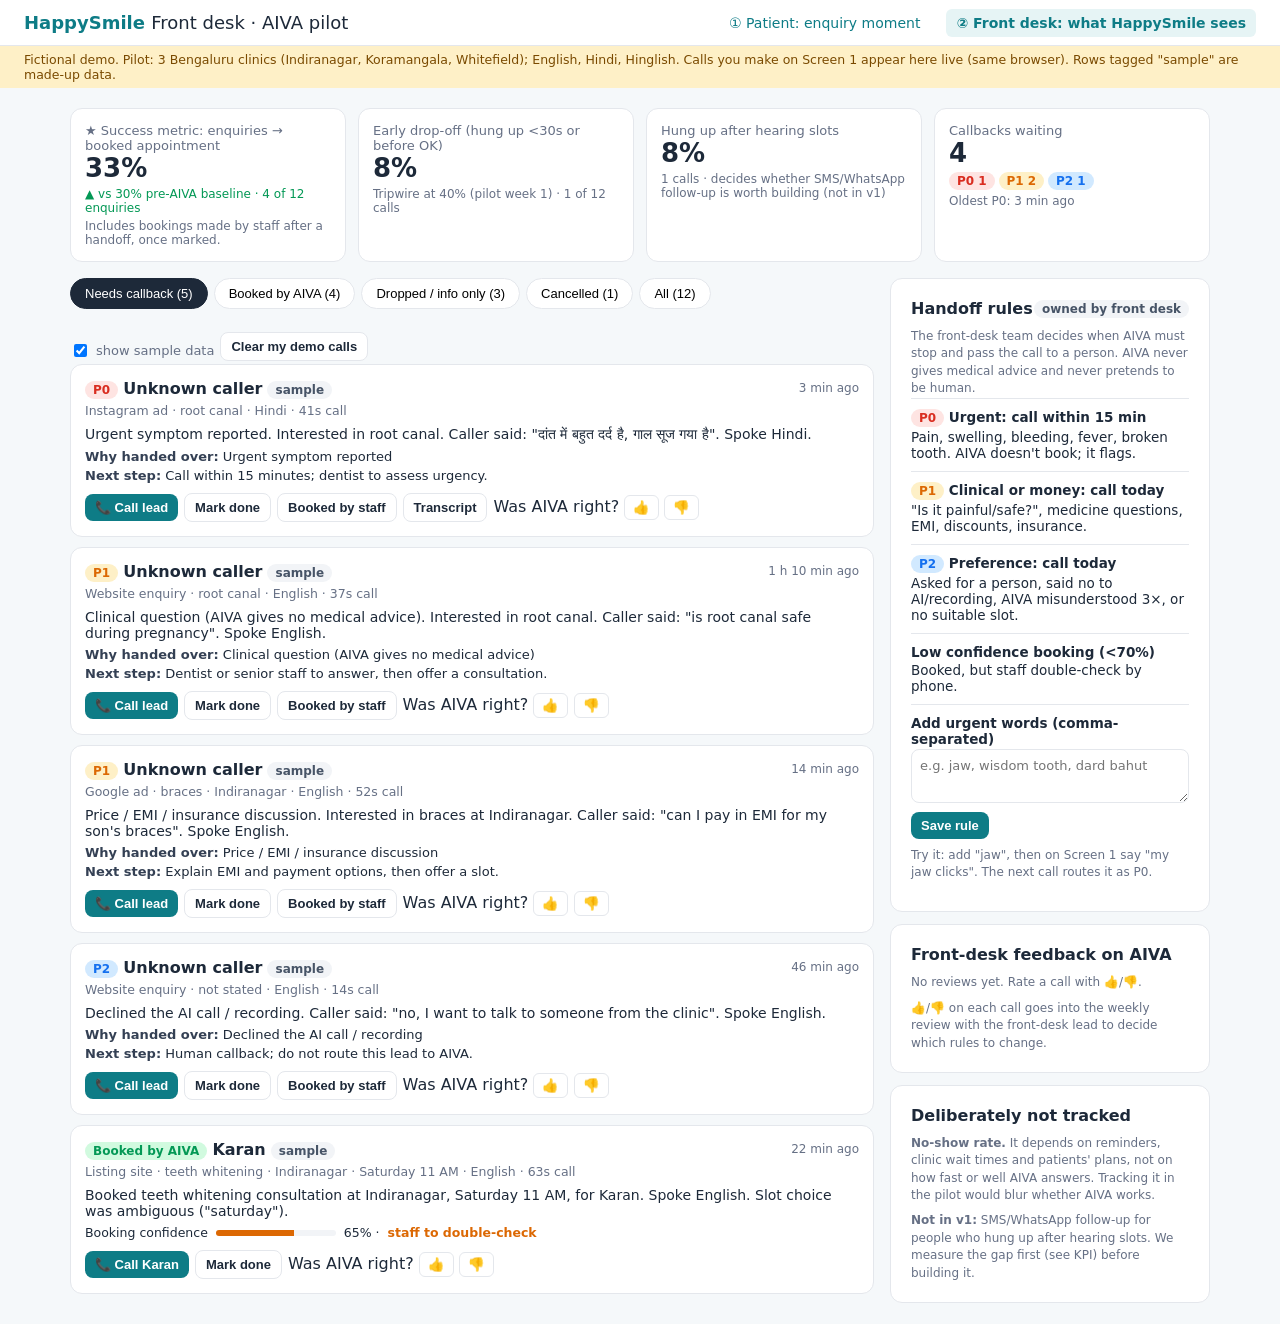
==== dashboard.html @ f4b89108 "AIVA demo: enquiry call + front-desk dashboard Co-authored-by: Copilot <223556219+Copilot@users.nore" ====
<!doctype html>
<html lang="en">
<head>
<meta charset="utf-8"><meta name="viewport" content="width=device-width,initial-scale=1">
<title>AIVA · HappySmile – Screen 2: what the front desk sees</title>
<link rel="stylesheet" href="style.css">
</head>
<body>
<div class="top">
  <div class="logo">HappySmile <span>Front desk · AIVA pilot</span></div>
  <div class="nav"><a href="index.html">① Patient: enquiry moment</a><a class="on" href="dashboard.html">② Front desk: what HappySmile sees</a></div>
</div>
<div class="banner">Fictional demo. Pilot: 3 Bengaluru clinics (Indiranagar, Koramangala, Whitefield); English, Hindi, Hinglish. Calls you make on Screen 1 appear here live (same browser). Rows tagged "sample" are made-up data.</div>

<div class="wrap">
  <div class="kpis" id="kpis"></div>
  <div class="dgrid">
    <div>
      <div style="display:flex;justify-content:space-between;align-items:center;gap:8px;flex-wrap:wrap">
        <div class="tabs" id="tabs"></div>
        <div class="toggle"><label class="toggle"><input type="checkbox" id="showSample" checked> show sample data</label>
          <button class="btn ghost sm" id="reset">Clear my demo calls</button></div>
      </div>
      <div id="list"></div>
    </div>
    <div class="side">
      <div class="card">
        <h2>Handoff rules <span class="pill mutep">owned by front desk</span></h2>
        <div class="fine" style="margin-top:0">The front-desk team decides when AIVA must stop and pass the call to a person. AIVA never gives medical advice and never pretends to be human.</div>
        <div class="rule"><b><span class="pill p0">P0</span> Urgent: call within 15 min</b>Pain, swelling, bleeding, fever, broken tooth. AIVA doesn't book; it flags.</div>
        <div class="rule"><b><span class="pill p1">P1</span> Clinical or money: call today</b>"Is it painful/safe?", medicine questions, EMI, discounts, insurance.</div>
        <div class="rule"><b><span class="pill p2">P2</span> Preference: call today</b>Asked for a person, said no to AI/recording, AIVA misunderstood 3×, or no suitable slot.</div>
        <div class="rule"><b>Low confidence booking (&lt;70%)</b>Booked, but staff double-check by phone.</div>
        <div class="rule"><b>Add urgent words (comma-separated)</b>
          <textarea id="urgentExtra" placeholder="e.g. jaw, wisdom tooth, dard bahut"></textarea>
          <button class="btn sm" id="saveRules" style="margin-top:6px">Save rule</button> <span id="ruleMsg" class="fine"></span>
          <div class="fine">Try it: add "jaw", then on Screen 1 say "my jaw clicks". The next call routes it as P0.</div></div>
      </div>
      <div class="card" style="margin-top:12px">
        <h2>Front-desk feedback on AIVA</h2>
        <div id="fbStats" class="fine" style="margin-top:0"></div>
        <div class="fine">👍/👎 on each call goes into the weekly review with the front-desk lead to decide which rules to change.</div>
      </div>
      <div class="card" style="margin-top:12px">
        <h2>Deliberately not tracked</h2>
        <div class="fine" style="margin-top:0"><b>No-show rate.</b> It depends on reminders, clinic wait times and patients' plans, not on how fast or well AIVA answers. Tracking it in the pilot would blur whether AIVA works.</div>
        <div class="fine"><b>Not in v1:</b> SMS/WhatsApp follow-up for people who hung up after hearing slots. We measure the gap first (see KPI) before building it.</div>
      </div>
    </div>
  </div>
</div>
<script src="engine.js"></script>
<script src="store.js"></script>
<script src="dash.js"></script>
</body>
</html>
---- style.css ----
:root{--brand:#0e7c86;--brand-d:#0a5f67;--ink:#1d2939;--mute:#667085;--line:#e4e7ec;--bg:#f5f8fa;--p0:#d92d20;--p1:#dc6803;--p2:#1570ef;--ok:#039855;--warn:#fef0c7}
*{box-sizing:border-box}[hidden]{display:none!important}body{margin:0;font-family:Segoe UI,system-ui,-apple-system,Roboto,sans-serif;color:var(--ink);background:var(--bg)}
a{color:var(--brand)}
.top{display:flex;align-items:center;justify-content:space-between;padding:12px 24px;background:#fff;border-bottom:1px solid var(--line)}
.logo{font-weight:700;font-size:18px;color:var(--brand)}.logo span{color:var(--ink);font-weight:500}
.nav a{margin-left:16px;text-decoration:none;font-size:14px;padding:6px 10px;border-radius:6px}.nav a.on{background:#e6f4f5;font-weight:600}
.banner{background:var(--warn);font-size:12.5px;padding:6px 24px;color:#7a4a00}
.wrap{max-width:1180px;margin:20px auto;padding:0 20px}
.grid{display:grid;grid-template-columns:1fr 420px;gap:20px}
.card{background:#fff;border:1px solid var(--line);border-radius:12px;padding:20px}
h1{font-size:22px;margin:0 0 4px}h2{font-size:16px;margin:0 0 10px}.sub{color:var(--mute);font-size:14px;margin:0 0 16px}
label{font-size:13px;color:var(--mute);display:block;margin:12px 0 4px}
select,input[type=text]{width:100%;padding:9px 10px;border:1px solid var(--line);border-radius:8px;font-size:14px}
.btn{display:inline-flex;align-items:center;gap:8px;border:0;border-radius:10px;padding:12px 16px;font-size:15px;font-weight:600;cursor:pointer;background:var(--brand);color:#fff}
.btn:hover{background:var(--brand-d)}.btn.big{width:100%;justify-content:center;font-size:17px;padding:16px}
.btn.ghost{background:#fff;color:var(--ink);border:1px solid var(--line)}.btn.ghost:hover{background:#f2f4f7}
.btn.red{background:var(--p0)}.btn.sm{padding:6px 10px;font-size:13px;border-radius:8px}
.seg{display:flex;gap:6px;margin-top:4px}.seg button{flex:1;padding:8px;border:1px solid var(--line);background:#fff;border-radius:8px;cursor:pointer;font-size:14px}
.seg button.on{border-color:var(--brand);background:#e6f4f5;font-weight:600}
.fine{font-size:12px;color:var(--mute);margin-top:8px;line-height:1.45}
.alt{display:flex;flex-direction:column;gap:8px;margin-top:14px}
.okmsg{background:#ecfdf3;border:1px solid #abefc6;color:#05603a;border-radius:8px;padding:10px;font-size:14px;margin-top:10px}
.phone{background:#101828;border-radius:28px;padding:14px;color:#fff;min-height:620px;display:flex;flex-direction:column}
.ph-head{display:flex;align-items:center;gap:10px;padding:6px 6px 12px;border-bottom:1px solid #344054}
.avatar{width:40px;height:40px;border-radius:50%;background:linear-gradient(135deg,#2ec4b6,#0e7c86);display:flex;align-items:center;justify-content:center;font-weight:700}
.ph-name{font-weight:600}.ph-meta{font-size:12px;color:#98a2b3}.rec{color:#f97066}
.chat{flex:1;overflow-y:auto;padding:12px 4px;display:flex;flex-direction:column;gap:8px;max-height:430px}
.msg{max-width:85%;padding:9px 12px;border-radius:14px;font-size:14px;line-height:1.4}
.msg.aiva{background:#1d2939;align-self:flex-start;border-bottom-left-radius:4px}.msg.caller{background:var(--brand);align-self:flex-end;border-bottom-right-radius:4px}
.msg .who{font-size:11px;color:#98a2b3;display:block;margin-bottom:2px}.msg.caller .who{color:#d1fadf}
.ph-ctrl{display:flex;gap:8px;align-items:center;padding-top:10px;border-top:1px solid #344054}
.ph-ctrl input{flex:1;background:#1d2939;border:1px solid #344054;color:#fff}
.mic{width:46px;height:46px;border-radius:50%;border:0;background:#344054;color:#fff;font-size:20px;cursor:pointer}.mic.on{background:var(--p0);animation:pulse 1.2s infinite}
@keyframes pulse{0%{box-shadow:0 0 0 0 rgba(217,45,32,.6)}100%{box-shadow:0 0 0 12px rgba(217,45,32,0)}}
.ph-idle{flex:1;display:flex;flex-direction:column;align-items:center;justify-content:center;text-align:center;color:#98a2b3;gap:10px;padding:20px}
.status{font-size:12px;color:#98a2b3;min-height:16px;padding:4px 2px}
details{margin-top:16px;font-size:14px}summary{cursor:pointer;font-weight:600}
details li{margin:4px 0}
.endcard{background:#1d2939;border-radius:12px;padding:12px;font-size:14px;margin-top:8px}
.pill{display:inline-block;padding:2px 8px;border-radius:999px;font-size:12px;font-weight:600}
.p0{background:#fee4e2;color:var(--p0)}.p1{background:#fef0c7;color:var(--p1)}.p2{background:#d1e9ff;color:var(--p2)}.okp{background:#d1fadf;color:var(--ok)}.mutep{background:#f2f4f7;color:#475467}
/* dashboard */
.kpis{display:grid;grid-template-columns:repeat(4,1fr);gap:12px;margin-bottom:16px}
.kpi{background:#fff;border:1px solid var(--line);border-radius:12px;padding:14px}.kpi .v{font-size:26px;font-weight:700}.kpi .l{font-size:13px;color:var(--mute)}.kpi .d{font-size:12px;margin-top:4px}
.kpi.alert{border-color:var(--p0);background:#fff5f4}
.dgrid{display:grid;grid-template-columns:1fr 320px;gap:16px}
.tabs{display:flex;gap:6px;margin-bottom:12px;flex-wrap:wrap}.tabs button{border:1px solid var(--line);background:#fff;border-radius:999px;padding:7px 14px;cursor:pointer;font-size:13px}
.tabs button.on{background:var(--ink);color:#fff;border-color:var(--ink)}
.lead{background:#fff;border:1px solid var(--line);border-radius:12px;padding:14px;margin-bottom:10px}
.lead.live{border-left:4px solid var(--brand)}.lead.done{opacity:.55}
.lh{display:flex;justify-content:space-between;align-items:center;gap:8px;flex-wrap:wrap}.ln{font-weight:600}
.lm{font-size:12.5px;color:var(--mute);margin:4px 0 8px}
.ls{font-size:14px;margin:6px 0}.lx{font-size:13px;margin:4px 0}.lx b{color:#344054}
.conf{display:flex;align-items:center;gap:8px;font-size:12.5px;margin-top:6px}.bar{flex:0 0 120px;height:6px;background:#f2f4f7;border-radius:4px;overflow:hidden}.bar i{display:block;height:100%}
.la{display:flex;gap:6px;margin-top:10px;flex-wrap:wrap;align-items:center}
.fb button{border:1px solid var(--line);background:#fff;border-radius:6px;padding:4px 8px;cursor:pointer}.fb button.on{background:#e6f4f5;border-color:var(--brand)}
.tx{background:#f9fafb;border-radius:8px;padding:8px 10px;font-size:13px;margin-top:8px;display:none}.tx.show{display:block}.tx p{margin:3px 0}
.side h2{display:flex;justify-content:space-between;align-items:center}
.rule{border-top:1px solid var(--line);padding:10px 0;font-size:13.5px}.rule b{display:block;margin-bottom:2px}
textarea{width:100%;border:1px solid var(--line);border-radius:8px;padding:8px;font:inherit;font-size:13px;min-height:54px}
.empty{color:var(--mute);text-align:center;padding:30px;font-size:14px}
.toggle{font-size:13px;color:var(--mute);display:flex;gap:6px;align-items:center}
@media(max-width:900px){.grid,.dgrid{grid-template-columns:1fr}.kpis{grid-template-columns:repeat(2,1fr)}}
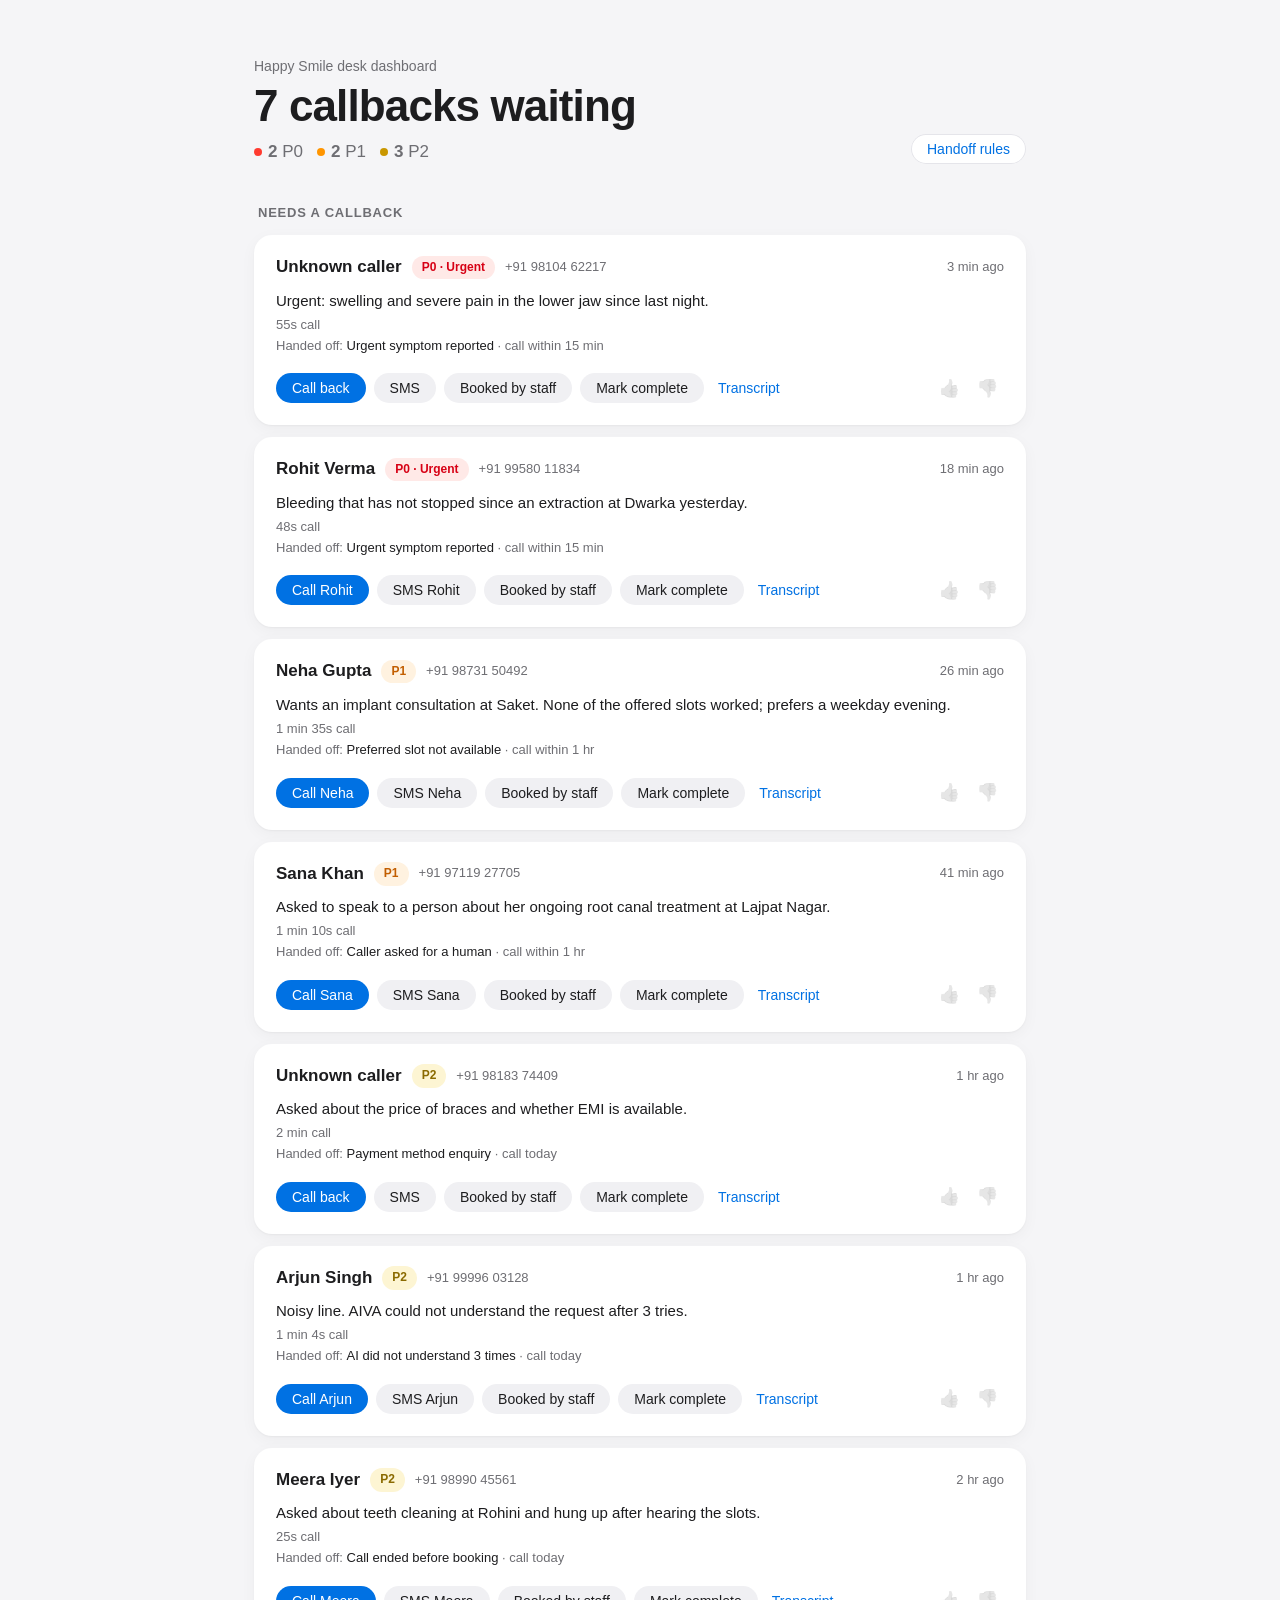
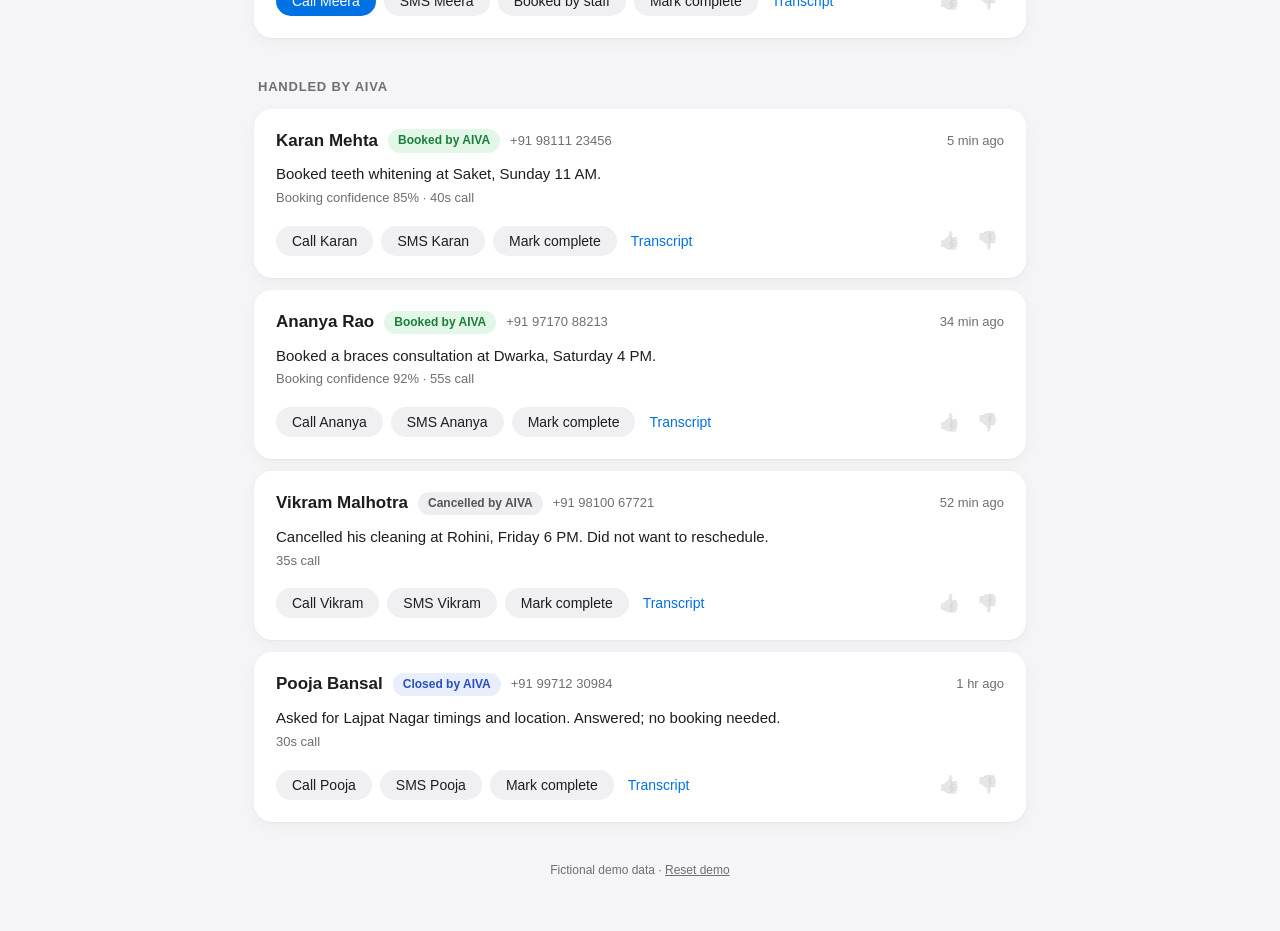
==== commit a8cd00df: "Replace call page with Happy Smile desk dashboard Co-authored-by: Copilot <223556219+Copilot@users.n" ====
--- a/dashboard.html
+++ b/dashboard.html
@@ -1,56 +1 @@
-<!doctype html>
-<html lang="en">
-<head>
-<meta charset="utf-8"><meta name="viewport" content="width=device-width,initial-scale=1">
-<title>AIVA · HappySmile – Screen 2: what the front desk sees</title>
-<link rel="stylesheet" href="style.css">
-</head>
-<body>
-<div class="top">
-  <div class="logo">HappySmile <span>Front desk · AIVA pilot</span></div>
-  <div class="nav"><a href="index.html">① Patient: enquiry moment</a><a class="on" href="dashboard.html">② Front desk: what HappySmile sees</a></div>
-</div>
-<div class="banner">Fictional demo. Pilot: 3 Bengaluru clinics (Indiranagar, Koramangala, Whitefield); English, Hindi, Hinglish. Calls you make on Screen 1 appear here live (same browser). Rows tagged "sample" are made-up data.</div>
-
-<div class="wrap">
-  <div class="kpis" id="kpis"></div>
-  <div class="dgrid">
-    <div>
-      <div style="display:flex;justify-content:space-between;align-items:center;gap:8px;flex-wrap:wrap">
-        <div class="tabs" id="tabs"></div>
-        <div class="toggle"><label class="toggle"><input type="checkbox" id="showSample" checked> show sample data</label>
-          <button class="btn ghost sm" id="reset">Clear my demo calls</button></div>
-      </div>
-      <div id="list"></div>
-    </div>
-    <div class="side">
-      <div class="card">
-        <h2>Handoff rules <span class="pill mutep">owned by front desk</span></h2>
-        <div class="fine" style="margin-top:0">The front-desk team decides when AIVA must stop and pass the call to a person. AIVA never gives medical advice and never pretends to be human.</div>
-        <div class="rule"><b><span class="pill p0">P0</span> Urgent: call within 15 min</b>Pain, swelling, bleeding, fever, broken tooth. AIVA doesn't book; it flags.</div>
-        <div class="rule"><b><span class="pill p1">P1</span> Clinical or money: call today</b>"Is it painful/safe?", medicine questions, EMI, discounts, insurance.</div>
-        <div class="rule"><b><span class="pill p2">P2</span> Preference: call today</b>Asked for a person, said no to AI/recording, AIVA misunderstood 3×, or no suitable slot.</div>
-        <div class="rule"><b>Low confidence booking (&lt;70%)</b>Booked, but staff double-check by phone.</div>
-        <div class="rule"><b>Add urgent words (comma-separated)</b>
-          <textarea id="urgentExtra" placeholder="e.g. jaw, wisdom tooth, dard bahut"></textarea>
-          <button class="btn sm" id="saveRules" style="margin-top:6px">Save rule</button> <span id="ruleMsg" class="fine"></span>
-          <div class="fine">Try it: add "jaw", then on Screen 1 say "my jaw clicks". The next call routes it as P0.</div></div>
-      </div>
-      <div class="card" style="margin-top:12px">
-        <h2>Front-desk feedback on AIVA</h2>
-        <div id="fbStats" class="fine" style="margin-top:0"></div>
-        <div class="fine">👍/👎 on each call goes into the weekly review with the front-desk lead to decide which rules to change.</div>
-      </div>
-      <div class="card" style="margin-top:12px">
-        <h2>Deliberately not tracked</h2>
-        <div class="fine" style="margin-top:0"><b>No-show rate.</b> It depends on reminders, clinic wait times and patients' plans, not on how fast or well AIVA answers. Tracking it in the pilot would blur whether AIVA works.</div>
-        <div class="fine"><b>Not in v1:</b> SMS/WhatsApp follow-up for people who hung up after hearing slots. We measure the gap first (see KPI) before building it.</div>
-      </div>
-    </div>
-  </div>
-</div>
-<script src="engine.js"></script>
-<script src="store.js"></script>
-<script src="dash.js"></script>
-</body>
-</html>
+<!doctype html><meta charset="utf-8"><meta http-equiv="refresh" content="0; url=./"><link rel="icon" href="data:,"><title>Happy Smile desk dashboard</title><a href="./">Happy Smile desk dashboard</a>
